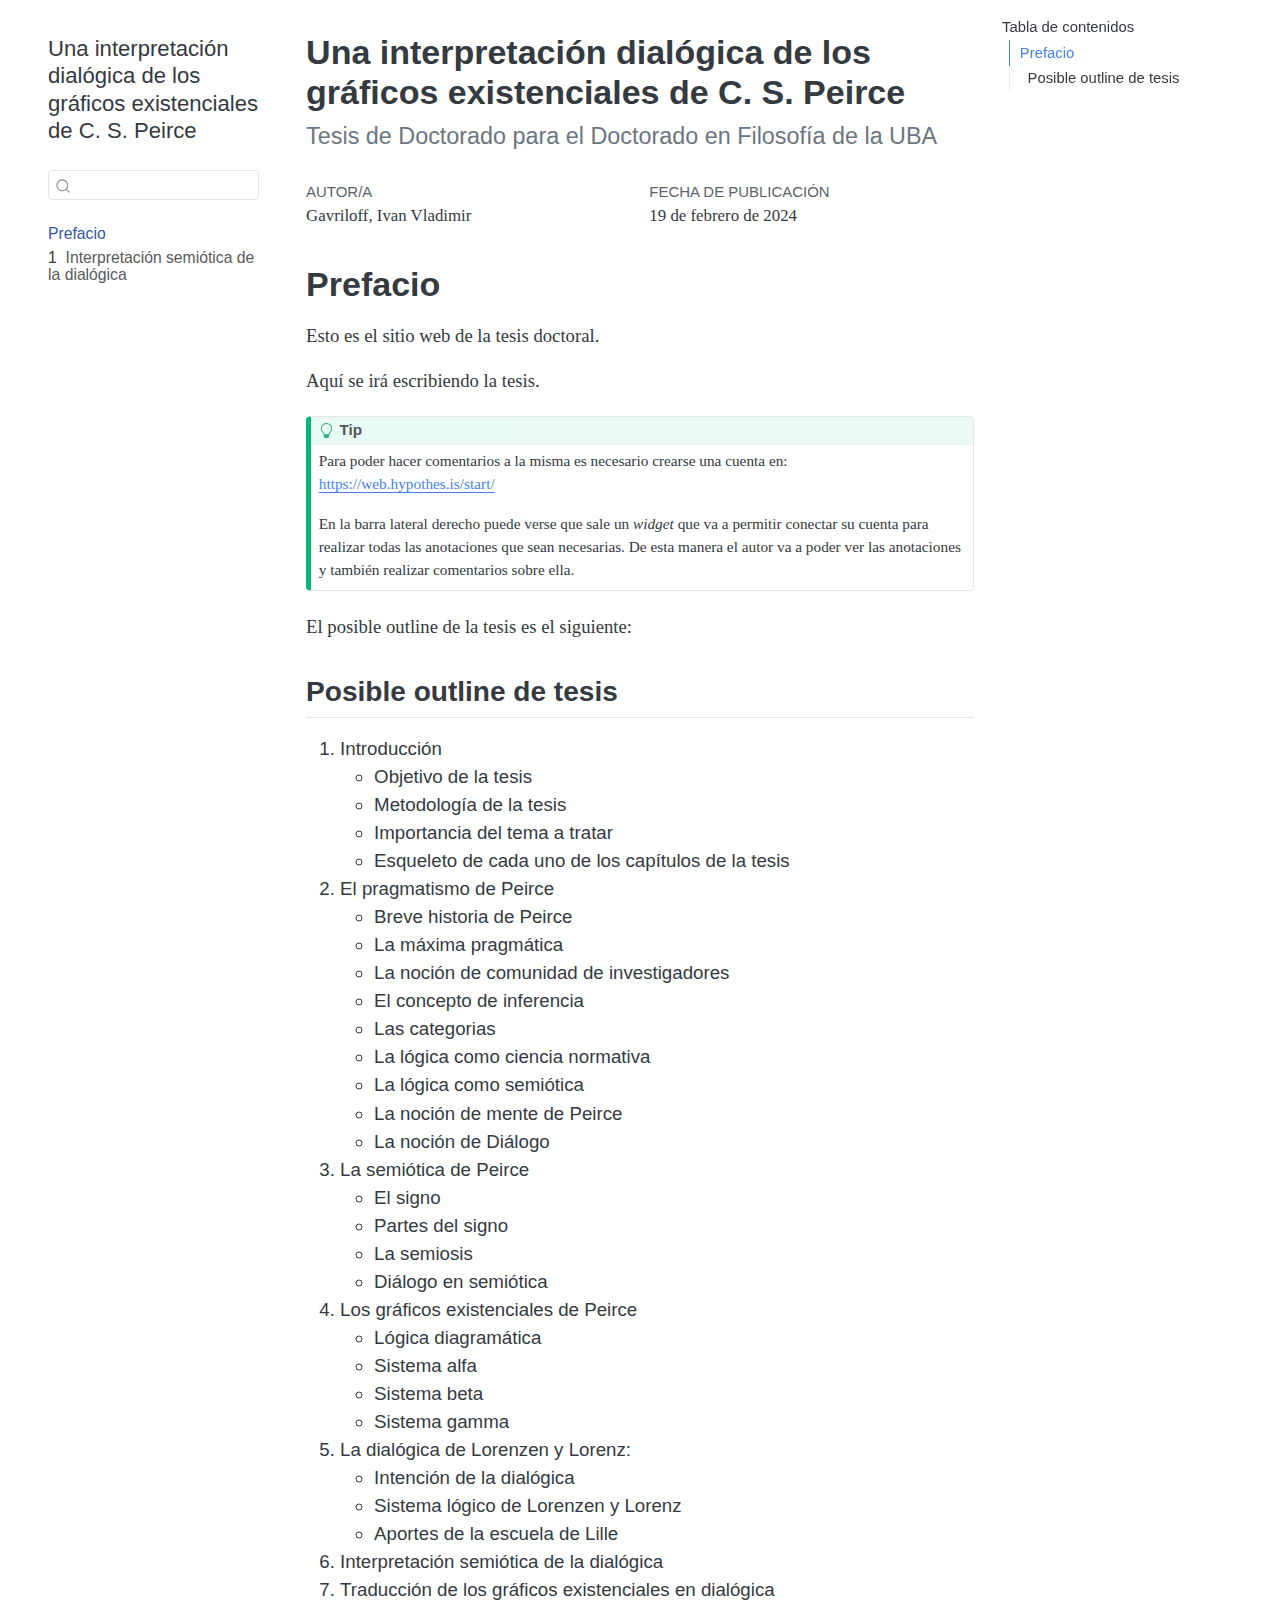
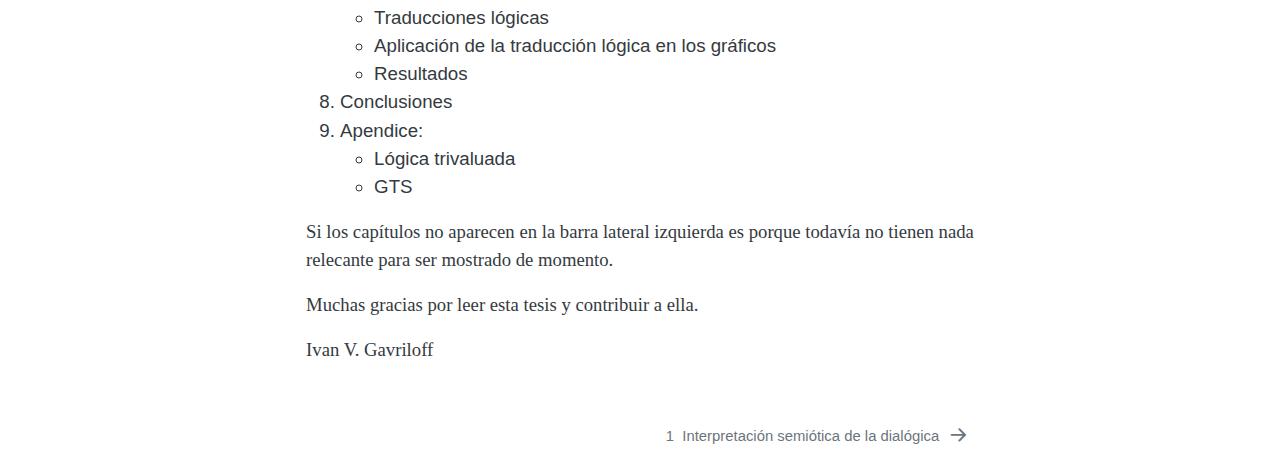
==== docs/index.html @ 5e0f5fef "Publish via docs/" ====
<!DOCTYPE html>
<html xmlns="http://www.w3.org/1999/xhtml" lang="es" xml:lang="es"><head>

<meta charset="utf-8">
<meta name="generator" content="quarto-1.4.550">

<meta name="viewport" content="width=device-width, initial-scale=1.0, user-scalable=yes">

<meta name="author" content="Gavriloff, Ivan Vladimir">

<title>Una interpretación dialógica de los gráficos existenciales de C. S. Peirce</title>
<style>
code{white-space: pre-wrap;}
span.smallcaps{font-variant: small-caps;}
div.columns{display: flex; gap: min(4vw, 1.5em);}
div.column{flex: auto; overflow-x: auto;}
div.hanging-indent{margin-left: 1.5em; text-indent: -1.5em;}
ul.task-list{list-style: none;}
ul.task-list li input[type="checkbox"] {
  width: 0.8em;
  margin: 0 0.8em 0.2em -1em; /* quarto-specific, see https://github.com/quarto-dev/quarto-cli/issues/4556 */ 
  vertical-align: middle;
}
</style>


<script src="site_libs/quarto-nav/quarto-nav.js"></script>
<script src="site_libs/quarto-nav/headroom.min.js"></script>
<script src="site_libs/clipboard/clipboard.min.js"></script>
<script src="site_libs/quarto-search/autocomplete.umd.js"></script>
<script src="site_libs/quarto-search/fuse.min.js"></script>
<script src="site_libs/quarto-search/quarto-search.js"></script>
<meta name="quarto:offset" content="./">
<link href="./06-interpretacion.html" rel="next">
<script src="site_libs/quarto-html/quarto.js"></script>
<script src="site_libs/quarto-html/popper.min.js"></script>
<script src="site_libs/quarto-html/tippy.umd.min.js"></script>
<script src="site_libs/quarto-html/anchor.min.js"></script>
<link href="site_libs/quarto-html/tippy.css" rel="stylesheet">
<link href="site_libs/quarto-html/quarto-syntax-highlighting.css" rel="stylesheet" id="quarto-text-highlighting-styles">
<script src="site_libs/bootstrap/bootstrap.min.js"></script>
<link href="site_libs/bootstrap/bootstrap-icons.css" rel="stylesheet">
<link href="site_libs/bootstrap/bootstrap.min.css" rel="stylesheet" id="quarto-bootstrap" data-mode="light">
<script id="quarto-search-options" type="application/json">{
  "location": "sidebar",
  "copy-button": false,
  "collapse-after": 3,
  "panel-placement": "start",
  "type": "textbox",
  "limit": 50,
  "keyboard-shortcut": [
    "f",
    "/",
    "s"
  ],
  "show-item-context": false,
  "language": {
    "search-no-results-text": "Sin resultados",
    "search-matching-documents-text": "documentos encontrados",
    "search-copy-link-title": "Copiar el enlace en la búsqueda",
    "search-hide-matches-text": "Ocultar resultados adicionales",
    "search-more-match-text": "resultado adicional en este documento",
    "search-more-matches-text": "resultados adicionales en este documento",
    "search-clear-button-title": "Borrar",
    "search-text-placeholder": "",
    "search-detached-cancel-button-title": "Cancelar",
    "search-submit-button-title": "Enviar",
    "search-label": "Buscar"
  }
}</script>
<script async="" src="https://hypothes.is/embed.js"></script>
<script>
  window.document.addEventListener("DOMContentLoaded", function (_event) {
    document.body.classList.add('hypothesis-enabled');
  });
</script>


</head>

<body class="nav-sidebar floating">

<div id="quarto-search-results"></div>
  <header id="quarto-header" class="headroom fixed-top">
  <nav class="quarto-secondary-nav">
    <div class="container-fluid d-flex">
      <button type="button" class="quarto-btn-toggle btn" data-bs-toggle="collapse" data-bs-target=".quarto-sidebar-collapse-item" aria-controls="quarto-sidebar" aria-expanded="false" aria-label="Alternar barra lateral" onclick="if (window.quartoToggleHeadroom) { window.quartoToggleHeadroom(); }">
        <i class="bi bi-layout-text-sidebar-reverse"></i>
      </button>
        <nav class="quarto-page-breadcrumbs" aria-label="breadcrumb"><ol class="breadcrumb"><li class="breadcrumb-item"><a href="./index.html">Prefacio</a></li></ol></nav>
        <a class="flex-grow-1" role="button" data-bs-toggle="collapse" data-bs-target=".quarto-sidebar-collapse-item" aria-controls="quarto-sidebar" aria-expanded="false" aria-label="Alternar barra lateral" onclick="if (window.quartoToggleHeadroom) { window.quartoToggleHeadroom(); }">      
        </a>
      <button type="button" class="btn quarto-search-button" aria-label="" onclick="window.quartoOpenSearch();">
        <i class="bi bi-search"></i>
      </button>
    </div>
  </nav>
</header>
<!-- content -->
<div id="quarto-content" class="quarto-container page-columns page-rows-contents page-layout-article">
<!-- sidebar -->
  <nav id="quarto-sidebar" class="sidebar collapse collapse-horizontal quarto-sidebar-collapse-item sidebar-navigation floating overflow-auto">
    <div class="pt-lg-2 mt-2 text-left sidebar-header">
    <div class="sidebar-title mb-0 py-0">
      <a href="./">Una interpretación dialógica de los gráficos existenciales de C. S. Peirce</a> 
    </div>
      </div>
        <div class="mt-2 flex-shrink-0 align-items-center">
        <div class="sidebar-search">
        <div id="quarto-search" class="" title="Buscar"></div>
        </div>
        </div>
    <div class="sidebar-menu-container"> 
    <ul class="list-unstyled mt-1">
        <li class="sidebar-item">
  <div class="sidebar-item-container"> 
  <a href="./index.html" class="sidebar-item-text sidebar-link active">
 <span class="menu-text">Prefacio</span></a>
  </div>
</li>
        <li class="sidebar-item">
  <div class="sidebar-item-container"> 
  <a href="./06-interpretacion.html" class="sidebar-item-text sidebar-link">
 <span class="menu-text"><span class="chapter-number">1</span>&nbsp; <span class="chapter-title">Interpretación semiótica de la dialógica</span></span></a>
  </div>
</li>
    </ul>
    </div>
</nav>
<div id="quarto-sidebar-glass" class="quarto-sidebar-collapse-item" data-bs-toggle="collapse" data-bs-target=".quarto-sidebar-collapse-item"></div>
<!-- margin-sidebar -->
    <div id="quarto-margin-sidebar" class="sidebar margin-sidebar">
        <nav id="TOC" role="doc-toc" class="toc-active">
    <h2 id="toc-title">Tabla de contenidos</h2>
   
  <ul>
  <li><a href="#prefacio" id="toc-prefacio" class="nav-link active" data-scroll-target="#prefacio">Prefacio</a>
  <ul class="collapse">
  <li><a href="#posible-outline-de-tesis" id="toc-posible-outline-de-tesis" class="nav-link" data-scroll-target="#posible-outline-de-tesis">Posible outline de tesis</a></li>
  </ul></li>
  </ul>
</nav>
    </div>
<!-- main -->
<main class="content" id="quarto-document-content">

<header id="title-block-header" class="quarto-title-block default">
<div class="quarto-title">
<h1 class="title">Una interpretación dialógica de los gráficos existenciales de C. S. Peirce</h1>
<p class="subtitle lead">Tesis de Doctorado para el Doctorado en Filosofía de la UBA</p>
</div>



<div class="quarto-title-meta">

    <div>
    <div class="quarto-title-meta-heading">Autor/a</div>
    <div class="quarto-title-meta-contents">
             <p>Gavriloff, Ivan Vladimir </p>
          </div>
  </div>
    
    <div>
    <div class="quarto-title-meta-heading">Fecha de publicación</div>
    <div class="quarto-title-meta-contents">
      <p class="date">19 de febrero de 2024</p>
    </div>
  </div>
  
    
  </div>
  


</header>


<section id="prefacio" class="level1 unnumbered">
<h1 class="unnumbered">Prefacio</h1>
<p>Esto es el sitio web de la tesis doctoral.</p>
<p>Aquí se irá escribiendo la tesis.</p>
<div class="callout callout-style-default callout-tip callout-titled">
<div class="callout-header d-flex align-content-center">
<div class="callout-icon-container">
<i class="callout-icon"></i>
</div>
<div class="callout-title-container flex-fill">
Tip
</div>
</div>
<div class="callout-body-container callout-body">
<p>Para poder hacer comentarios a la misma es necesario crearse una cuenta en: <a href="https://web.hypothes.is/start/" class="uri">https://web.hypothes.is/start/</a></p>
<p>En la barra lateral derecho puede verse que sale un <em>widget</em> que va a permitir conectar su cuenta para realizar todas las anotaciones que sean necesarias. De esta manera el autor va a poder ver las anotaciones y también realizar comentarios sobre ella.</p>
</div>
</div>
<p>El posible outline de la tesis es el siguiente:</p>
<section id="posible-outline-de-tesis" class="level2">
<h2 class="anchored" data-anchor-id="posible-outline-de-tesis">Posible outline de tesis</h2>
<ol type="1">
<li>Introducción
<ul>
<li>Objetivo de la tesis</li>
<li>Metodología de la tesis</li>
<li>Importancia del tema a tratar</li>
<li>Esqueleto de cada uno de los capítulos de la tesis</li>
</ul></li>
<li>El pragmatismo de Peirce
<ul>
<li>Breve historia de Peirce</li>
<li>La máxima pragmática</li>
<li>La noción de comunidad de investigadores</li>
<li>El concepto de inferencia</li>
<li>Las categorias</li>
<li>La lógica como ciencia normativa</li>
<li>La lógica como semiótica</li>
<li>La noción de mente de Peirce</li>
<li>La noción de Diálogo</li>
</ul></li>
<li>La semiótica de Peirce
<ul>
<li>El signo</li>
<li>Partes del signo</li>
<li>La semiosis</li>
<li>Diálogo en semiótica</li>
</ul></li>
<li>Los gráficos existenciales de Peirce
<ul>
<li>Lógica diagramática</li>
<li>Sistema alfa</li>
<li>Sistema beta</li>
<li>Sistema gamma</li>
</ul></li>
<li>La dialógica de Lorenzen y Lorenz:
<ul>
<li>Intención de la dialógica</li>
<li>Sistema lógico de Lorenzen y Lorenz</li>
<li>Aportes de la escuela de Lille</li>
</ul></li>
<li>Interpretación semiótica de la dialógica</li>
<li>Traducción de los gráficos existenciales en dialógica
<ul>
<li>Traducciones lógicas</li>
<li>Aplicación de la traducción lógica en los gráficos</li>
<li>Resultados</li>
</ul></li>
<li>Conclusiones</li>
<li>Apendice:
<ul>
<li>Lógica trivaluada</li>
<li>GTS</li>
</ul></li>
</ol>
<p>Si los capítulos no aparecen en la barra lateral izquierda es porque todavía no tienen nada relecante para ser mostrado de momento.</p>
<p>Muchas gracias por leer esta tesis y contribuir a ella.</p>
<p>Ivan V. Gavriloff</p>


</section>
</section>

</main> <!-- /main -->
<script id="quarto-html-after-body" type="application/javascript">
window.document.addEventListener("DOMContentLoaded", function (event) {
  const toggleBodyColorMode = (bsSheetEl) => {
    const mode = bsSheetEl.getAttribute("data-mode");
    const bodyEl = window.document.querySelector("body");
    if (mode === "dark") {
      bodyEl.classList.add("quarto-dark");
      bodyEl.classList.remove("quarto-light");
    } else {
      bodyEl.classList.add("quarto-light");
      bodyEl.classList.remove("quarto-dark");
    }
  }
  const toggleBodyColorPrimary = () => {
    const bsSheetEl = window.document.querySelector("link#quarto-bootstrap");
    if (bsSheetEl) {
      toggleBodyColorMode(bsSheetEl);
    }
  }
  toggleBodyColorPrimary();  
  const icon = "";
  const anchorJS = new window.AnchorJS();
  anchorJS.options = {
    placement: 'right',
    icon: icon
  };
  anchorJS.add('.anchored');
  const isCodeAnnotation = (el) => {
    for (const clz of el.classList) {
      if (clz.startsWith('code-annotation-')) {                     
        return true;
      }
    }
    return false;
  }
  const clipboard = new window.ClipboardJS('.code-copy-button', {
    text: function(trigger) {
      const codeEl = trigger.previousElementSibling.cloneNode(true);
      for (const childEl of codeEl.children) {
        if (isCodeAnnotation(childEl)) {
          childEl.remove();
        }
      }
      return codeEl.innerText;
    }
  });
  clipboard.on('success', function(e) {
    // button target
    const button = e.trigger;
    // don't keep focus
    button.blur();
    // flash "checked"
    button.classList.add('code-copy-button-checked');
    var currentTitle = button.getAttribute("title");
    button.setAttribute("title", "Copiado");
    let tooltip;
    if (window.bootstrap) {
      button.setAttribute("data-bs-toggle", "tooltip");
      button.setAttribute("data-bs-placement", "left");
      button.setAttribute("data-bs-title", "Copiado");
      tooltip = new bootstrap.Tooltip(button, 
        { trigger: "manual", 
          customClass: "code-copy-button-tooltip",
          offset: [0, -8]});
      tooltip.show();    
    }
    setTimeout(function() {
      if (tooltip) {
        tooltip.hide();
        button.removeAttribute("data-bs-title");
        button.removeAttribute("data-bs-toggle");
        button.removeAttribute("data-bs-placement");
      }
      button.setAttribute("title", currentTitle);
      button.classList.remove('code-copy-button-checked');
    }, 1000);
    // clear code selection
    e.clearSelection();
  });
  function tippyHover(el, contentFn, onTriggerFn, onUntriggerFn) {
    const config = {
      allowHTML: true,
      maxWidth: 500,
      delay: 100,
      arrow: false,
      appendTo: function(el) {
          return el.parentElement;
      },
      interactive: true,
      interactiveBorder: 10,
      theme: 'quarto',
      placement: 'bottom-start',
    };
    if (contentFn) {
      config.content = contentFn;
    }
    if (onTriggerFn) {
      config.onTrigger = onTriggerFn;
    }
    if (onUntriggerFn) {
      config.onUntrigger = onUntriggerFn;
    }
    window.tippy(el, config); 
  }
  const noterefs = window.document.querySelectorAll('a[role="doc-noteref"]');
  for (var i=0; i<noterefs.length; i++) {
    const ref = noterefs[i];
    tippyHover(ref, function() {
      // use id or data attribute instead here
      let href = ref.getAttribute('data-footnote-href') || ref.getAttribute('href');
      try { href = new URL(href).hash; } catch {}
      const id = href.replace(/^#\/?/, "");
      const note = window.document.getElementById(id);
      return note.innerHTML;
    });
  }
  const xrefs = window.document.querySelectorAll('a.quarto-xref');
  const processXRef = (id, note) => {
    // Strip column container classes
    const stripColumnClz = (el) => {
      el.classList.remove("page-full", "page-columns");
      if (el.children) {
        for (const child of el.children) {
          stripColumnClz(child);
        }
      }
    }
    stripColumnClz(note)
    if (id === null || id.startsWith('sec-')) {
      // Special case sections, only their first couple elements
      const container = document.createElement("div");
      if (note.children && note.children.length > 2) {
        container.appendChild(note.children[0].cloneNode(true));
        for (let i = 1; i < note.children.length; i++) {
          const child = note.children[i];
          if (child.tagName === "P" && child.innerText === "") {
            continue;
          } else {
            container.appendChild(child.cloneNode(true));
            break;
          }
        }
        if (window.Quarto?.typesetMath) {
          window.Quarto.typesetMath(container);
        }
        return container.innerHTML
      } else {
        if (window.Quarto?.typesetMath) {
          window.Quarto.typesetMath(note);
        }
        return note.innerHTML;
      }
    } else {
      // Remove any anchor links if they are present
      const anchorLink = note.querySelector('a.anchorjs-link');
      if (anchorLink) {
        anchorLink.remove();
      }
      if (window.Quarto?.typesetMath) {
        window.Quarto.typesetMath(note);
      }
      // TODO in 1.5, we should make sure this works without a callout special case
      if (note.classList.contains("callout")) {
        return note.outerHTML;
      } else {
        return note.innerHTML;
      }
    }
  }
  for (var i=0; i<xrefs.length; i++) {
    const xref = xrefs[i];
    tippyHover(xref, undefined, function(instance) {
      instance.disable();
      let url = xref.getAttribute('href');
      let hash = undefined; 
      if (url.startsWith('#')) {
        hash = url;
      } else {
        try { hash = new URL(url).hash; } catch {}
      }
      if (hash) {
        const id = hash.replace(/^#\/?/, "");
        const note = window.document.getElementById(id);
        if (note !== null) {
          try {
            const html = processXRef(id, note.cloneNode(true));
            instance.setContent(html);
          } finally {
            instance.enable();
            instance.show();
          }
        } else {
          // See if we can fetch this
          fetch(url.split('#')[0])
          .then(res => res.text())
          .then(html => {
            const parser = new DOMParser();
            const htmlDoc = parser.parseFromString(html, "text/html");
            const note = htmlDoc.getElementById(id);
            if (note !== null) {
              const html = processXRef(id, note);
              instance.setContent(html);
            } 
          }).finally(() => {
            instance.enable();
            instance.show();
          });
        }
      } else {
        // See if we can fetch a full url (with no hash to target)
        // This is a special case and we should probably do some content thinning / targeting
        fetch(url)
        .then(res => res.text())
        .then(html => {
          const parser = new DOMParser();
          const htmlDoc = parser.parseFromString(html, "text/html");
          const note = htmlDoc.querySelector('main.content');
          if (note !== null) {
            // This should only happen for chapter cross references
            // (since there is no id in the URL)
            // remove the first header
            if (note.children.length > 0 && note.children[0].tagName === "HEADER") {
              note.children[0].remove();
            }
            const html = processXRef(null, note);
            instance.setContent(html);
          } 
        }).finally(() => {
          instance.enable();
          instance.show();
        });
      }
    }, function(instance) {
    });
  }
      let selectedAnnoteEl;
      const selectorForAnnotation = ( cell, annotation) => {
        let cellAttr = 'data-code-cell="' + cell + '"';
        let lineAttr = 'data-code-annotation="' +  annotation + '"';
        const selector = 'span[' + cellAttr + '][' + lineAttr + ']';
        return selector;
      }
      const selectCodeLines = (annoteEl) => {
        const doc = window.document;
        const targetCell = annoteEl.getAttribute("data-target-cell");
        const targetAnnotation = annoteEl.getAttribute("data-target-annotation");
        const annoteSpan = window.document.querySelector(selectorForAnnotation(targetCell, targetAnnotation));
        const lines = annoteSpan.getAttribute("data-code-lines").split(",");
        const lineIds = lines.map((line) => {
          return targetCell + "-" + line;
        })
        let top = null;
        let height = null;
        let parent = null;
        if (lineIds.length > 0) {
            //compute the position of the single el (top and bottom and make a div)
            const el = window.document.getElementById(lineIds[0]);
            top = el.offsetTop;
            height = el.offsetHeight;
            parent = el.parentElement.parentElement;
          if (lineIds.length > 1) {
            const lastEl = window.document.getElementById(lineIds[lineIds.length - 1]);
            const bottom = lastEl.offsetTop + lastEl.offsetHeight;
            height = bottom - top;
          }
          if (top !== null && height !== null && parent !== null) {
            // cook up a div (if necessary) and position it 
            let div = window.document.getElementById("code-annotation-line-highlight");
            if (div === null) {
              div = window.document.createElement("div");
              div.setAttribute("id", "code-annotation-line-highlight");
              div.style.position = 'absolute';
              parent.appendChild(div);
            }
            div.style.top = top - 2 + "px";
            div.style.height = height + 4 + "px";
            div.style.left = 0;
            let gutterDiv = window.document.getElementById("code-annotation-line-highlight-gutter");
            if (gutterDiv === null) {
              gutterDiv = window.document.createElement("div");
              gutterDiv.setAttribute("id", "code-annotation-line-highlight-gutter");
              gutterDiv.style.position = 'absolute';
              const codeCell = window.document.getElementById(targetCell);
              const gutter = codeCell.querySelector('.code-annotation-gutter');
              gutter.appendChild(gutterDiv);
            }
            gutterDiv.style.top = top - 2 + "px";
            gutterDiv.style.height = height + 4 + "px";
          }
          selectedAnnoteEl = annoteEl;
        }
      };
      const unselectCodeLines = () => {
        const elementsIds = ["code-annotation-line-highlight", "code-annotation-line-highlight-gutter"];
        elementsIds.forEach((elId) => {
          const div = window.document.getElementById(elId);
          if (div) {
            div.remove();
          }
        });
        selectedAnnoteEl = undefined;
      };
        // Handle positioning of the toggle
    window.addEventListener(
      "resize",
      throttle(() => {
        elRect = undefined;
        if (selectedAnnoteEl) {
          selectCodeLines(selectedAnnoteEl);
        }
      }, 10)
    );
    function throttle(fn, ms) {
    let throttle = false;
    let timer;
      return (...args) => {
        if(!throttle) { // first call gets through
            fn.apply(this, args);
            throttle = true;
        } else { // all the others get throttled
            if(timer) clearTimeout(timer); // cancel #2
            timer = setTimeout(() => {
              fn.apply(this, args);
              timer = throttle = false;
            }, ms);
        }
      };
    }
      // Attach click handler to the DT
      const annoteDls = window.document.querySelectorAll('dt[data-target-cell]');
      for (const annoteDlNode of annoteDls) {
        annoteDlNode.addEventListener('click', (event) => {
          const clickedEl = event.target;
          if (clickedEl !== selectedAnnoteEl) {
            unselectCodeLines();
            const activeEl = window.document.querySelector('dt[data-target-cell].code-annotation-active');
            if (activeEl) {
              activeEl.classList.remove('code-annotation-active');
            }
            selectCodeLines(clickedEl);
            clickedEl.classList.add('code-annotation-active');
          } else {
            // Unselect the line
            unselectCodeLines();
            clickedEl.classList.remove('code-annotation-active');
          }
        });
      }
  const findCites = (el) => {
    const parentEl = el.parentElement;
    if (parentEl) {
      const cites = parentEl.dataset.cites;
      if (cites) {
        return {
          el,
          cites: cites.split(' ')
        };
      } else {
        return findCites(el.parentElement)
      }
    } else {
      return undefined;
    }
  };
  var bibliorefs = window.document.querySelectorAll('a[role="doc-biblioref"]');
  for (var i=0; i<bibliorefs.length; i++) {
    const ref = bibliorefs[i];
    const citeInfo = findCites(ref);
    if (citeInfo) {
      tippyHover(citeInfo.el, function() {
        var popup = window.document.createElement('div');
        citeInfo.cites.forEach(function(cite) {
          var citeDiv = window.document.createElement('div');
          citeDiv.classList.add('hanging-indent');
          citeDiv.classList.add('csl-entry');
          var biblioDiv = window.document.getElementById('ref-' + cite);
          if (biblioDiv) {
            citeDiv.innerHTML = biblioDiv.innerHTML;
          }
          popup.appendChild(citeDiv);
        });
        return popup.innerHTML;
      });
    }
  }
});
</script>
<nav class="page-navigation">
  <div class="nav-page nav-page-previous">
  </div>
  <div class="nav-page nav-page-next">
      <a href="./06-interpretacion.html" class="pagination-link" aria-label="Interpretación semiótica de la dialógica">
        <span class="nav-page-text"><span class="chapter-number">1</span>&nbsp; <span class="chapter-title">Interpretación semiótica de la dialógica</span></span> <i class="bi bi-arrow-right-short"></i>
      </a>
  </div>
</nav>
</div> <!-- /content -->




</body></html>
---- docs/site_libs/quarto-html/tippy.css ----
.tippy-box[data-animation=fade][data-state=hidden]{opacity:0}[data-tippy-root]{max-width:calc(100vw - 10px)}.tippy-box{position:relative;background-color:#333;color:#fff;border-radius:4px;font-size:14px;line-height:1.4;white-space:normal;outline:0;transition-property:transform,visibility,opacity}.tippy-box[data-placement^=top]>.tippy-arrow{bottom:0}.tippy-box[data-placement^=top]>.tippy-arrow:before{bottom:-7px;left:0;border-width:8px 8px 0;border-top-color:initial;transform-origin:center top}.tippy-box[data-placement^=bottom]>.tippy-arrow{top:0}.tippy-box[data-placement^=bottom]>.tippy-arrow:before{top:-7px;left:0;border-width:0 8px 8px;border-bottom-color:initial;transform-origin:center bottom}.tippy-box[data-placement^=left]>.tippy-arrow{right:0}.tippy-box[data-placement^=left]>.tippy-arrow:before{border-width:8px 0 8px 8px;border-left-color:initial;right:-7px;transform-origin:center left}.tippy-box[data-placement^=right]>.tippy-arrow{left:0}.tippy-box[data-placement^=right]>.tippy-arrow:before{left:-7px;border-width:8px 8px 8px 0;border-right-color:initial;transform-origin:center right}.tippy-box[data-inertia][data-state=visible]{transition-timing-function:cubic-bezier(.54,1.5,.38,1.11)}.tippy-arrow{width:16px;height:16px;color:#333}.tippy-arrow:before{content:"";position:absolute;border-color:transparent;border-style:solid}.tippy-content{position:relative;padding:5px 9px;z-index:1}
---- docs/site_libs/quarto-html/quarto-syntax-highlighting.css ----
/* quarto syntax highlight colors */
:root {
  --quarto-hl-ot-color: #003B4F;
  --quarto-hl-at-color: #657422;
  --quarto-hl-ss-color: #20794D;
  --quarto-hl-an-color: #5E5E5E;
  --quarto-hl-fu-color: #4758AB;
  --quarto-hl-st-color: #20794D;
  --quarto-hl-cf-color: #003B4F;
  --quarto-hl-op-color: #5E5E5E;
  --quarto-hl-er-color: #AD0000;
  --quarto-hl-bn-color: #AD0000;
  --quarto-hl-al-color: #AD0000;
  --quarto-hl-va-color: #111111;
  --quarto-hl-bu-color: inherit;
  --quarto-hl-ex-color: inherit;
  --quarto-hl-pp-color: #AD0000;
  --quarto-hl-in-color: #5E5E5E;
  --quarto-hl-vs-color: #20794D;
  --quarto-hl-wa-color: #5E5E5E;
  --quarto-hl-do-color: #5E5E5E;
  --quarto-hl-im-color: #00769E;
  --quarto-hl-ch-color: #20794D;
  --quarto-hl-dt-color: #AD0000;
  --quarto-hl-fl-color: #AD0000;
  --quarto-hl-co-color: #5E5E5E;
  --quarto-hl-cv-color: #5E5E5E;
  --quarto-hl-cn-color: #8f5902;
  --quarto-hl-sc-color: #5E5E5E;
  --quarto-hl-dv-color: #AD0000;
  --quarto-hl-kw-color: #003B4F;
}

/* other quarto variables */
:root {
  --quarto-font-monospace: SFMono-Regular, Menlo, Monaco, Consolas, "Liberation Mono", "Courier New", monospace;
}

pre > code.sourceCode > span {
  color: #003B4F;
}

code span {
  color: #003B4F;
}

code.sourceCode > span {
  color: #003B4F;
}

div.sourceCode,
div.sourceCode pre.sourceCode {
  color: #003B4F;
}

code span.ot {
  color: #003B4F;
  font-style: inherit;
}

code span.at {
  color: #657422;
  font-style: inherit;
}

code span.ss {
  color: #20794D;
  font-style: inherit;
}

code span.an {
  color: #5E5E5E;
  font-style: inherit;
}

code span.fu {
  color: #4758AB;
  font-style: inherit;
}

code span.st {
  color: #20794D;
  font-style: inherit;
}

code span.cf {
  color: #003B4F;
  font-style: inherit;
}

code span.op {
  color: #5E5E5E;
  font-style: inherit;
}

code span.er {
  color: #AD0000;
  font-style: inherit;
}

code span.bn {
  color: #AD0000;
  font-style: inherit;
}

code span.al {
  color: #AD0000;
  font-style: inherit;
}

code span.va {
  color: #111111;
  font-style: inherit;
}

code span.bu {
  font-style: inherit;
}

code span.ex {
  font-style: inherit;
}

code span.pp {
  color: #AD0000;
  font-style: inherit;
}

code span.in {
  color: #5E5E5E;
  font-style: inherit;
}

code span.vs {
  color: #20794D;
  font-style: inherit;
}

code span.wa {
  color: #5E5E5E;
  font-style: italic;
}

code span.do {
  color: #5E5E5E;
  font-style: italic;
}

code span.im {
  color: #00769E;
  font-style: inherit;
}

code span.ch {
  color: #20794D;
  font-style: inherit;
}

code span.dt {
  color: #AD0000;
  font-style: inherit;
}

code span.fl {
  color: #AD0000;
  font-style: inherit;
}

code span.co {
  color: #5E5E5E;
  font-style: inherit;
}

code span.cv {
  color: #5E5E5E;
  font-style: italic;
}

code span.cn {
  color: #8f5902;
  font-style: inherit;
}

code span.sc {
  color: #5E5E5E;
  font-style: inherit;
}

code span.dv {
  color: #AD0000;
  font-style: inherit;
}

code span.kw {
  color: #003B4F;
  font-style: inherit;
}

.prevent-inlining {
  content: "</";
}

/*# sourceMappingURL=debc5d5d77c3f9108843748ff7464032.css.map */
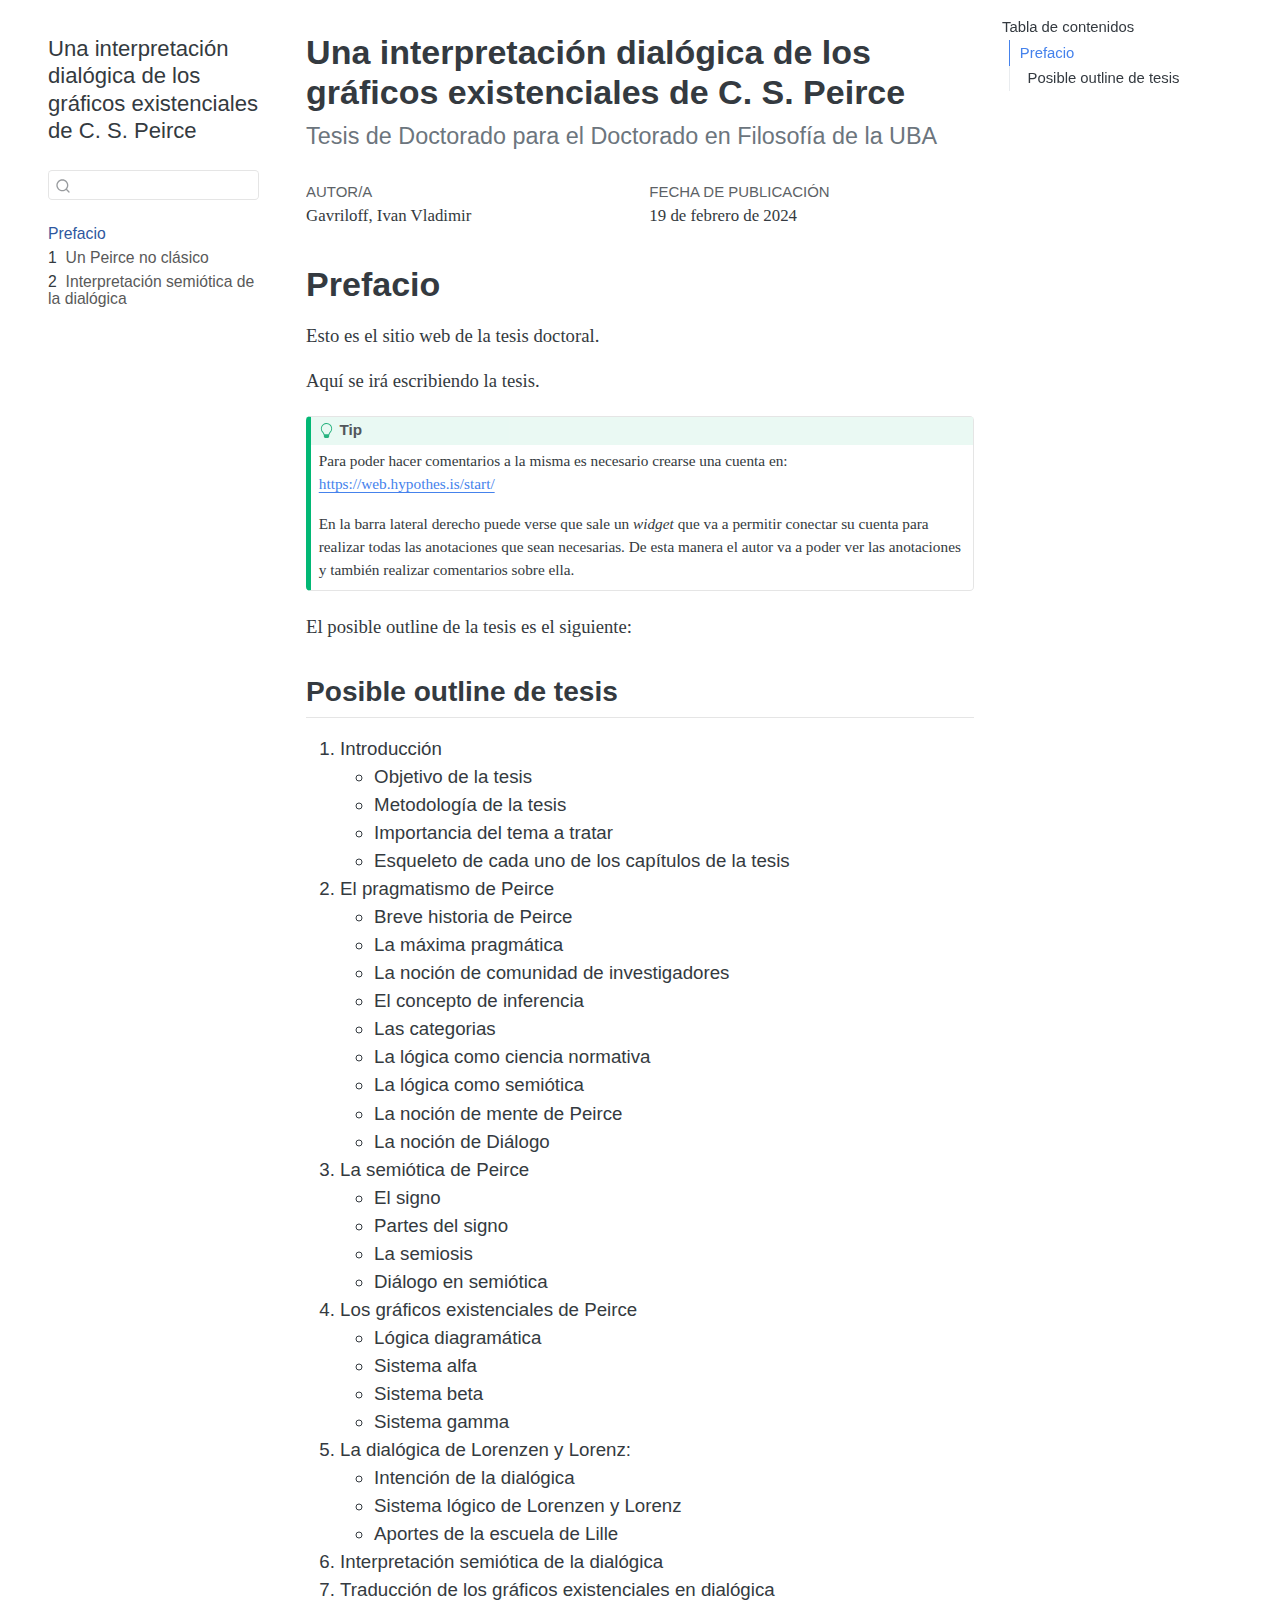
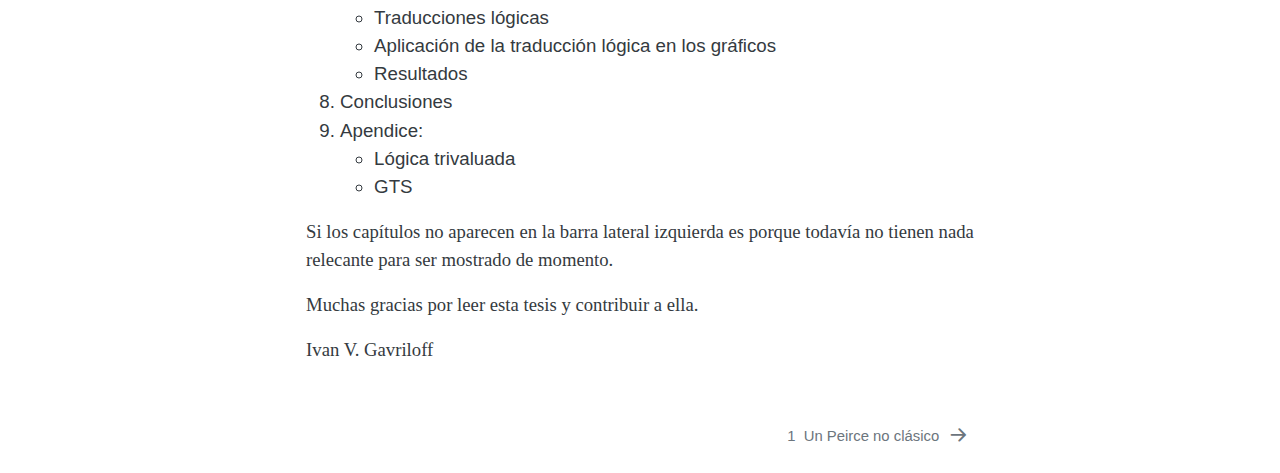
==== commit cd021dcc: "Fix intro and make almost all TODOs" ====
--- a/docs/index.html
+++ b/docs/index.html
@@ -2,7 +2,7 @@
 <html xmlns="http://www.w3.org/1999/xhtml" lang="es" xml:lang="es"><head>
 
 <meta charset="utf-8">
-<meta name="generator" content="quarto-1.4.550">
+<meta name="generator" content="quarto-1.4.552">
 
 <meta name="viewport" content="width=device-width, initial-scale=1.0, user-scalable=yes">
 
@@ -31,7 +31,7 @@
 <script src="site_libs/quarto-search/fuse.min.js"></script>
 <script src="site_libs/quarto-search/quarto-search.js"></script>
 <meta name="quarto:offset" content="./">
-<link href="./06-interpretacion.html" rel="next">
+<link href="./01-intro.html" rel="next">
 <script src="site_libs/quarto-html/quarto.js"></script>
 <script src="site_libs/quarto-html/popper.min.js"></script>
 <script src="site_libs/quarto-html/tippy.umd.min.js"></script>
@@ -120,8 +120,14 @@
 </li>
         <li class="sidebar-item">
   <div class="sidebar-item-container"> 
+  <a href="./01-intro.html" class="sidebar-item-text sidebar-link">
+ <span class="menu-text"><span class="chapter-number">1</span>&nbsp; <span class="chapter-title">Un Peirce no clásico</span></span></a>
+  </div>
+</li>
+        <li class="sidebar-item">
+  <div class="sidebar-item-container"> 
   <a href="./06-interpretacion.html" class="sidebar-item-text sidebar-link">
- <span class="menu-text"><span class="chapter-number">1</span>&nbsp; <span class="chapter-title">Interpretación semiótica de la dialógica</span></span></a>
+ <span class="menu-text"><span class="chapter-number">2</span>&nbsp; <span class="chapter-title">Interpretación semiótica de la dialógica</span></span></a>
   </div>
 </li>
     </ul>
@@ -339,6 +345,24 @@
     // clear code selection
     e.clearSelection();
   });
+    var localhostRegex = new RegExp(/^(?:http|https):\/\/localhost\:?[0-9]*\//);
+    var mailtoRegex = new RegExp(/^mailto:/);
+      var filterRegex = new RegExp('/' + window.location.host + '/');
+    var isInternal = (href) => {
+        return filterRegex.test(href) || localhostRegex.test(href) || mailtoRegex.test(href);
+    }
+    // Inspect non-navigation links and adorn them if external
+ 	var links = window.document.querySelectorAll('a[href]:not(.nav-link):not(.navbar-brand):not(.toc-action):not(.sidebar-link):not(.sidebar-item-toggle):not(.pagination-link):not(.no-external):not([aria-hidden]):not(.dropdown-item):not(.quarto-navigation-tool)');
+    for (var i=0; i<links.length; i++) {
+      const link = links[i];
+      if (!isInternal(link.href)) {
+        // undo the damage that might have been done by quarto-nav.js in the case of
+        // links that we want to consider external
+        if (link.dataset.originalHref !== undefined) {
+          link.href = link.dataset.originalHref;
+        }
+      }
+    }
   function tippyHover(el, contentFn, onTriggerFn, onUntriggerFn) {
     const config = {
       allowHTML: true,
@@ -373,7 +397,11 @@
       try { href = new URL(href).hash; } catch {}
       const id = href.replace(/^#\/?/, "");
       const note = window.document.getElementById(id);
-      return note.innerHTML;
+      if (note) {
+        return note.innerHTML;
+      } else {
+        return "";
+      }
     });
   }
   const xrefs = window.document.querySelectorAll('a.quarto-xref');
@@ -651,8 +679,8 @@
   <div class="nav-page nav-page-previous">
   </div>
   <div class="nav-page nav-page-next">
-      <a href="./06-interpretacion.html" class="pagination-link" aria-label="Interpretación semiótica de la dialógica">
-        <span class="nav-page-text"><span class="chapter-number">1</span>&nbsp; <span class="chapter-title">Interpretación semiótica de la dialógica</span></span> <i class="bi bi-arrow-right-short"></i>
+      <a href="./01-intro.html" class="pagination-link" aria-label="Un Peirce no clásico">
+        <span class="nav-page-text"><span class="chapter-number">1</span>&nbsp; <span class="chapter-title">Un Peirce no clásico</span></span> <i class="bi bi-arrow-right-short"></i>
       </a>
   </div>
 </nav>
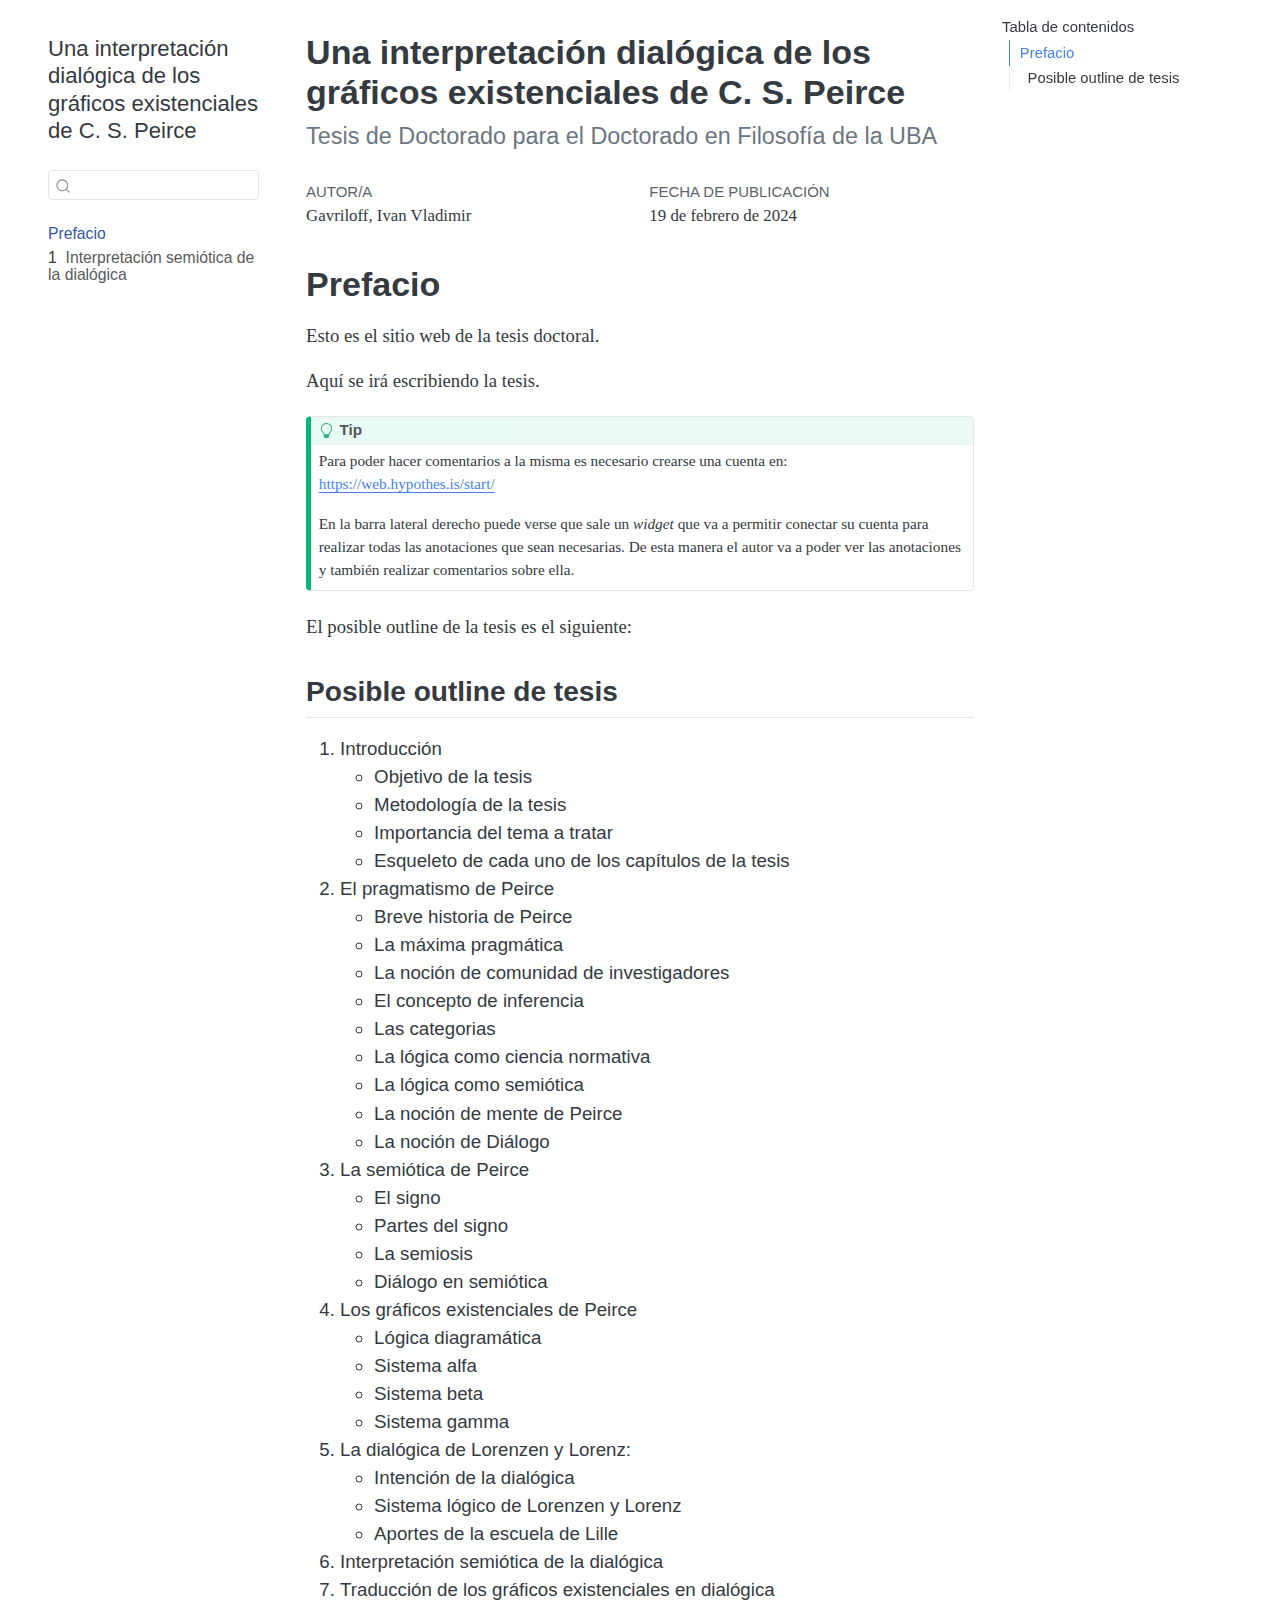
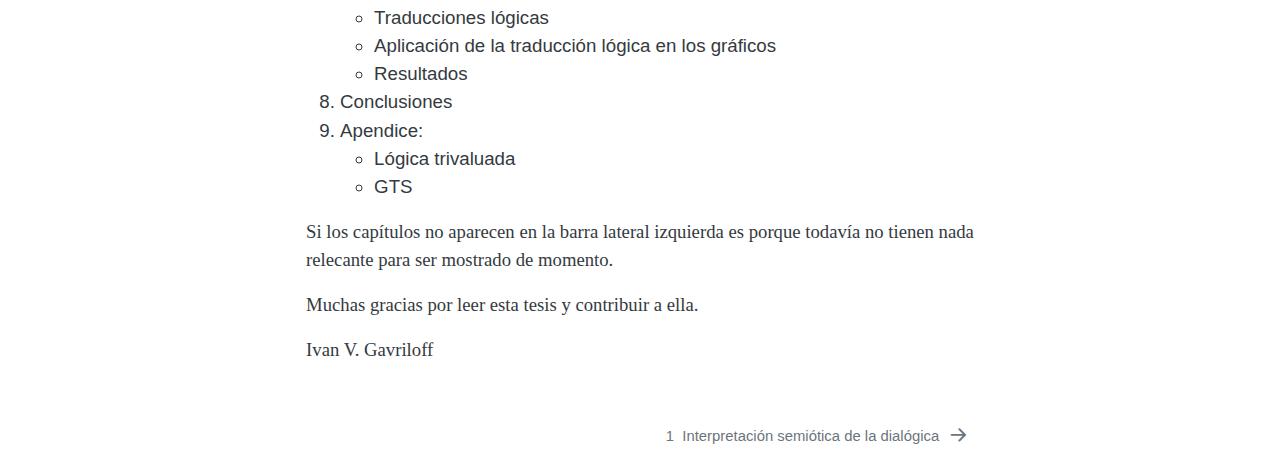
==== commit 14def6a4: "Remove files from docs" ====
--- a/docs/index.html
+++ b/docs/index.html
@@ -2,7 +2,7 @@
 <html xmlns="http://www.w3.org/1999/xhtml" lang="es" xml:lang="es"><head>
 
 <meta charset="utf-8">
-<meta name="generator" content="quarto-1.4.552">
+<meta name="generator" content="quarto-1.4.550">
 
 <meta name="viewport" content="width=device-width, initial-scale=1.0, user-scalable=yes">
 
@@ -31,7 +31,7 @@
 <script src="site_libs/quarto-search/fuse.min.js"></script>
 <script src="site_libs/quarto-search/quarto-search.js"></script>
 <meta name="quarto:offset" content="./">
-<link href="./01-intro.html" rel="next">
+<link href="./06-interpretacion.html" rel="next">
 <script src="site_libs/quarto-html/quarto.js"></script>
 <script src="site_libs/quarto-html/popper.min.js"></script>
 <script src="site_libs/quarto-html/tippy.umd.min.js"></script>
@@ -120,14 +120,8 @@
 </li>
         <li class="sidebar-item">
   <div class="sidebar-item-container"> 
-  <a href="./01-intro.html" class="sidebar-item-text sidebar-link">
- <span class="menu-text"><span class="chapter-number">1</span>&nbsp; <span class="chapter-title">Un Peirce no clásico</span></span></a>
-  </div>
-</li>
-        <li class="sidebar-item">
-  <div class="sidebar-item-container"> 
   <a href="./06-interpretacion.html" class="sidebar-item-text sidebar-link">
- <span class="menu-text"><span class="chapter-number">2</span>&nbsp; <span class="chapter-title">Interpretación semiótica de la dialógica</span></span></a>
+ <span class="menu-text"><span class="chapter-number">1</span>&nbsp; <span class="chapter-title">Interpretación semiótica de la dialógica</span></span></a>
   </div>
 </li>
     </ul>
@@ -345,24 +339,6 @@
     // clear code selection
     e.clearSelection();
   });
-    var localhostRegex = new RegExp(/^(?:http|https):\/\/localhost\:?[0-9]*\//);
-    var mailtoRegex = new RegExp(/^mailto:/);
-      var filterRegex = new RegExp('/' + window.location.host + '/');
-    var isInternal = (href) => {
-        return filterRegex.test(href) || localhostRegex.test(href) || mailtoRegex.test(href);
-    }
-    // Inspect non-navigation links and adorn them if external
- 	var links = window.document.querySelectorAll('a[href]:not(.nav-link):not(.navbar-brand):not(.toc-action):not(.sidebar-link):not(.sidebar-item-toggle):not(.pagination-link):not(.no-external):not([aria-hidden]):not(.dropdown-item):not(.quarto-navigation-tool)');
-    for (var i=0; i<links.length; i++) {
-      const link = links[i];
-      if (!isInternal(link.href)) {
-        // undo the damage that might have been done by quarto-nav.js in the case of
-        // links that we want to consider external
-        if (link.dataset.originalHref !== undefined) {
-          link.href = link.dataset.originalHref;
-        }
-      }
-    }
   function tippyHover(el, contentFn, onTriggerFn, onUntriggerFn) {
     const config = {
       allowHTML: true,
@@ -397,11 +373,7 @@
       try { href = new URL(href).hash; } catch {}
       const id = href.replace(/^#\/?/, "");
       const note = window.document.getElementById(id);
-      if (note) {
-        return note.innerHTML;
-      } else {
-        return "";
-      }
+      return note.innerHTML;
     });
   }
   const xrefs = window.document.querySelectorAll('a.quarto-xref');
@@ -679,8 +651,8 @@
   <div class="nav-page nav-page-previous">
   </div>
   <div class="nav-page nav-page-next">
-      <a href="./01-intro.html" class="pagination-link" aria-label="Un Peirce no clásico">
-        <span class="nav-page-text"><span class="chapter-number">1</span>&nbsp; <span class="chapter-title">Un Peirce no clásico</span></span> <i class="bi bi-arrow-right-short"></i>
+      <a href="./06-interpretacion.html" class="pagination-link" aria-label="Interpretación semiótica de la dialógica">
+        <span class="nav-page-text"><span class="chapter-number">1</span>&nbsp; <span class="chapter-title">Interpretación semiótica de la dialógica</span></span> <i class="bi bi-arrow-right-short"></i>
       </a>
   </div>
 </nav>
